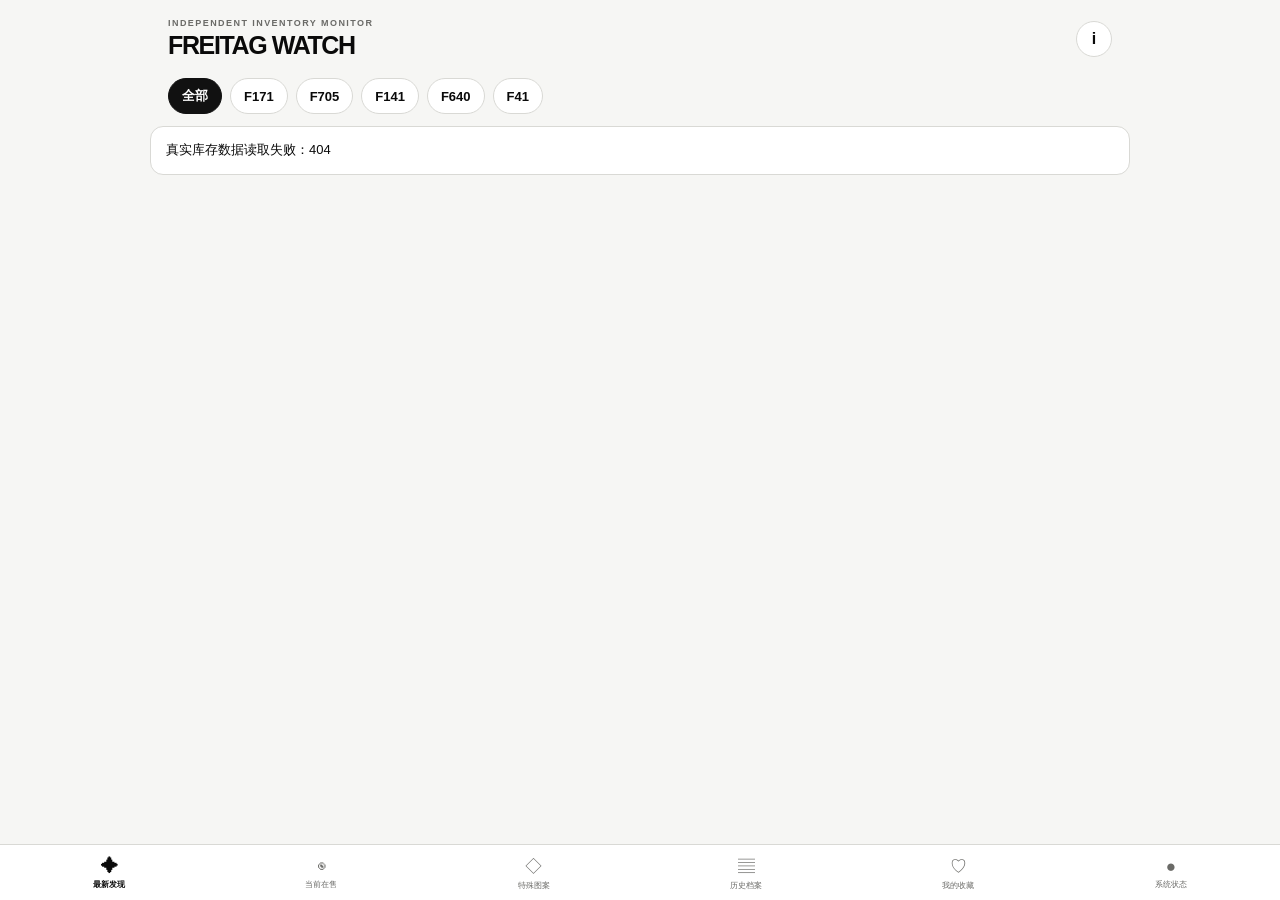
==== site/index.html @ 5e6424c2 "feat: build FREITAG inventory monitor" ====
<!doctype html>
<html lang="zh-CN">
<head>
  <meta charset="utf-8">
  <meta name="viewport" content="width=device-width,initial-scale=1,viewport-fit=cover">
  <meta name="theme-color" content="#000000" media="(prefers-color-scheme: dark)">
  <meta name="theme-color" content="#ffffff" media="(prefers-color-scheme: light)">
  <meta name="apple-mobile-web-app-capable" content="yes">
  <meta name="apple-mobile-web-app-status-bar-style" content="default">
  <meta name="apple-mobile-web-app-title" content="F WATCH">
  <title>FREITAG WATCH</title>
  <link rel="icon" href="icon.svg" type="image/svg+xml">
  <link rel="manifest" href="manifest.webmanifest">
  <link rel="apple-touch-icon" href="icon.svg">
  <link rel="stylesheet" href="app.css">
</head>
<body>
  <header class="topbar">
    <div>
      <p class="eyebrow">INDEPENDENT INVENTORY MONITOR</p>
      <h1>FREITAG WATCH</h1>
    </div>
    <button id="info-button" class="icon-button" aria-label="说明">i</button>
  </header>

  <nav id="model-nav" class="chip-row" aria-label="型号筛选">
    <button class="chip selected" data-model="ALL">全部</button>
    <button class="chip" data-model="F171">F171</button>
    <button class="chip" data-model="F705">F705</button>
    <button class="chip" data-model="F141">F141</button>
    <button class="chip" data-model="F640">F640</button>
    <button class="chip" data-model="F41">F41</button>
  </nav>
  <div id="f640-subnav" class="chip-row subnav hidden">
    <button class="chip selected" data-source="ALL">全部 F640</button>
    <button class="chip" data-source="F640">F640 旧版</button>
    <button class="chip" data-source="RF640">RF640</button>
  </div>

  <main>
    <section id="summary" class="summary" aria-live="polite">正在读取真实库存…</section>
    <section id="controls" class="controls"></section>
    <section id="grid" class="grid" aria-live="polite"></section>
    <section id="status-panel" class="status-panel hidden"></section>
  </main>

  <nav id="tabbar" class="tabbar" aria-label="页面">
    <button class="tab selected" data-view="latest"><span>✦</span>最新发现</button>
    <button class="tab" data-view="current"><span>◉</span>当前在售</button>
    <button class="tab" data-view="patterns"><span>◇</span>特殊图案</button>
    <button class="tab" data-view="history"><span>▤</span>历史档案</button>
    <button class="tab" data-view="favorites"><span>♡</span>我的收藏</button>
    <button class="tab" data-view="status"><span>●</span>系统状态</button>
  </nav>

  <dialog id="gallery-dialog" class="gallery-dialog">
    <button id="gallery-close" class="close-button" aria-label="关闭">×</button>
    <div id="gallery-content"></div>
  </dialog>

  <dialog id="info-dialog" class="info-dialog">
    <button id="info-close" class="close-button" aria-label="关闭">×</button>
    <h2>关于 FREITAG WATCH</h2>
    <p>这是独立的个人库存监控工具，不是 FREITAG 官方网站，也与 FREITAG lab. AG 无隶属关系。商品、价格和图片来自 FREITAG 官方公开商品页，购买请以官方页面为准。</p>
    <p>“疑似稀有”只是本地可解释图像规则给出的收藏线索，不代表官方或市场认定。颜色显示也可能因屏幕而异。</p>
    <h3>添加到 iPhone 主屏幕</h3>
    <p>在 Safari 点“分享”按钮，再选“添加到主屏幕”。</p>
    <h3>收藏与反馈</h3>
    <p>收藏和“喜欢 / 不喜欢 / 误判 / 值得收藏”反馈只保存在当前浏览器。可以在“我的收藏”导出后，在另一台设备导入。</p>
  </dialog>

  <template id="card-template">
    <article class="card">
      <button class="image-button"><img loading="lazy" decoding="async" alt=""></button>
      <button class="favorite-button" aria-label="收藏">♡</button>
      <div class="card-body">
        <div class="card-heading"><h2></h2><span class="state-badge"></span></div>
        <p class="item-number"></p>
        <p class="meta"></p>
        <p class="pattern-note"></p>
        <div class="feedback" aria-label="图案反馈">
          <button data-feedback="like">喜欢</button><button data-feedback="dislike">不喜欢</button>
          <button data-feedback="false_positive">误判</button><button data-feedback="collectible">值得收藏</button>
        </div>
        <a class="buy-link" target="_blank" rel="noopener noreferrer">打开官网购买 ↗</a>
      </div>
    </article>
  </template>

  <script src="app.js" defer></script>
</body>
</html>
---- site/app.css ----
:root {
  color-scheme: light dark;
  --bg: #f6f6f4;
  --surface: #fff;
  --text: #0a0a0a;
  --muted: #6a6a67;
  --line: #d9d9d5;
  --accent: #111;
  --inverse: #fff;
  --safe-bottom: env(safe-area-inset-bottom, 0px);
}

@media (prefers-color-scheme: dark) {
  :root { --bg:#0d0d0d; --surface:#171717; --text:#f6f6f3; --muted:#a1a19b; --line:#333; --accent:#fff; --inverse:#000; }
}

* { box-sizing: border-box; }
html { -webkit-text-size-adjust: 100%; }
body { margin:0; min-height:100vh; background:var(--bg); color:var(--text); font-family:-apple-system,BlinkMacSystemFont,"SF Pro Text","Helvetica Neue",Arial,sans-serif; padding-bottom:calc(92px + var(--safe-bottom)); }
button, a { -webkit-tap-highlight-color: transparent; }
button { color:inherit; font:inherit; }
.topbar { display:flex; align-items:center; justify-content:space-between; padding:calc(18px + env(safe-area-inset-top, 0px)) 18px 12px; }
.eyebrow { margin:0 0 3px; color:var(--muted); font-size:9px; font-weight:700; letter-spacing:.16em; }
h1 { margin:0; font-size:25px; letter-spacing:-.055em; }
.icon-button,.close-button { border:1px solid var(--line); background:var(--surface); border-radius:50%; width:36px; height:36px; font-weight:700; }
.chip-row { display:flex; gap:8px; overflow-x:auto; padding:6px 18px 10px; scrollbar-width:none; }
.chip-row::-webkit-scrollbar { display:none; }
.chip { white-space:nowrap; border:1px solid var(--line); background:var(--surface); border-radius:999px; padding:8px 13px; font-size:13px; font-weight:650; }
.chip.selected { background:var(--accent); color:var(--inverse); border-color:var(--accent); }
.subnav { padding-top:0; }
.summary { margin:2px 18px 12px; padding:14px 15px; background:var(--surface); border:1px solid var(--line); border-radius:13px; font-size:13px; line-height:1.45; }
.summary b { font-size:17px; }
.controls { display:flex; gap:8px; margin:0 18px 12px; overflow-x:auto; }
.controls select,.controls button { border:1px solid var(--line); border-radius:9px; background:var(--surface); padding:8px 10px; font-size:12px; }
.grid { display:grid; grid-template-columns:repeat(2,minmax(0,1fr)); gap:10px; padding:0 10px 28px; }
.card { position:relative; min-width:0; border:1px solid var(--line); border-radius:14px; overflow:hidden; background:var(--surface); }
.image-button { display:block; width:100%; padding:0; border:0; background:#ededeb; aspect-ratio:1/1; overflow:hidden; }
.image-button img { width:100%; height:100%; object-fit:cover; display:block; transition:transform .2s ease; }
.image-button:active img { transform:scale(.98); }
.favorite-button { position:absolute; top:8px; right:8px; width:34px; height:34px; border:0; border-radius:50%; background:rgba(255,255,255,.9); color:#111; font-size:21px; line-height:1; }
.favorite-button.active { background:#111; color:#fff; }
.card-body { padding:10px; }
.card-heading { display:flex; align-items:flex-start; justify-content:space-between; gap:5px; }
.card h2 { margin:0; font-size:14px; line-height:1.15; letter-spacing:-.02em; }
.state-badge { flex:0 0 auto; padding:3px 5px; border-radius:4px; background:var(--bg); font-size:8px; font-weight:800; }
.state-badge.available { background:#d9f4db; color:#17451d; }
.state-badge.sold { background:#e2e2df; color:#555; }
.state-badge.possibly_sold { background:#fff1bf; color:#604b00; }
.item-number,.meta,.pattern-note { margin:5px 0 0; color:var(--muted); font-size:10px; line-height:1.35; overflow-wrap:anywhere; }
.pattern-note { color:var(--text); }
.buy-link { display:block; margin-top:10px; color:inherit; font-size:11px; font-weight:750; text-underline-offset:3px; }
.feedback { display:none; grid-template-columns:1fr 1fr; gap:4px; margin-top:9px; }
.card.expanded .feedback,.favorites-view .feedback,.patterns-view .feedback { display:grid; }
.feedback button { padding:5px 2px; border:1px solid var(--line); border-radius:5px; background:transparent; font-size:8px; }
.feedback button.selected { background:var(--accent); color:var(--inverse); }
.empty { grid-column:1/-1; padding:48px 20px; color:var(--muted); text-align:center; font-size:14px; }
.status-panel { margin:0 14px 30px; }
.status-card { margin-bottom:10px; padding:16px; border:1px solid var(--line); border-radius:13px; background:var(--surface); }
.status-card h2 { margin:0 0 10px; font-size:15px; }
.status-card p { margin:5px 0; color:var(--muted); font-size:12px; line-height:1.5; overflow-wrap:anywhere; }
.status-card strong { color:var(--text); }
.export-row { display:flex; gap:8px; flex-wrap:wrap; }
.export-row button,.file-label { border:1px solid var(--line); background:var(--surface); border-radius:8px; padding:9px 12px; font-size:12px; }
.file-label input { display:none; }
.tabbar { position:fixed; z-index:10; left:0; right:0; bottom:0; display:grid; grid-template-columns:repeat(6,1fr); border-top:1px solid var(--line); background:color-mix(in srgb,var(--surface) 93%,transparent); backdrop-filter:blur(18px); padding:7px 3px calc(6px + var(--safe-bottom)); }
.tab { min-width:0; padding:3px 0; border:0; background:transparent; color:var(--muted); font-size:8px; }
.tab span { display:block; margin-bottom:2px; font-size:17px; }
.tab.selected { color:var(--text); font-weight:750; }
dialog { color:var(--text); background:var(--surface); border:0; padding:0; }
dialog::backdrop { background:rgba(0,0,0,.75); backdrop-filter:blur(4px); }
.gallery-dialog { width:100vw; max-width:none; height:100dvh; max-height:none; background:#050505; color:#fff; }
.gallery-dialog .close-button { position:fixed; z-index:2; top:calc(12px + env(safe-area-inset-top,0px)); right:12px; background:rgba(0,0,0,.58); border-color:#555; color:#fff; font-size:24px; }
.gallery-slide { min-height:100dvh; display:flex; align-items:center; justify-content:center; scroll-snap-align:start; }
.gallery-slide img { width:100%; height:auto; max-height:100dvh; object-fit:contain; }
#gallery-content { height:100dvh; overflow-y:auto; scroll-snap-type:y mandatory; }
.info-dialog { width:min(92vw,520px); max-height:82dvh; padding:24px; border-radius:18px; line-height:1.55; }
.info-dialog h2 { padding-right:34px; margin-top:0; }
.info-dialog p { color:var(--muted); font-size:14px; }
.info-dialog .close-button { position:absolute; top:12px; right:12px; }
.hidden { display:none !important; }
@media (min-width:700px) { .grid { grid-template-columns:repeat(3,minmax(0,1fr)); max-width:980px; margin:auto; } .topbar,.chip-row,.summary,.controls { max-width:980px; margin-left:auto; margin-right:auto; } }
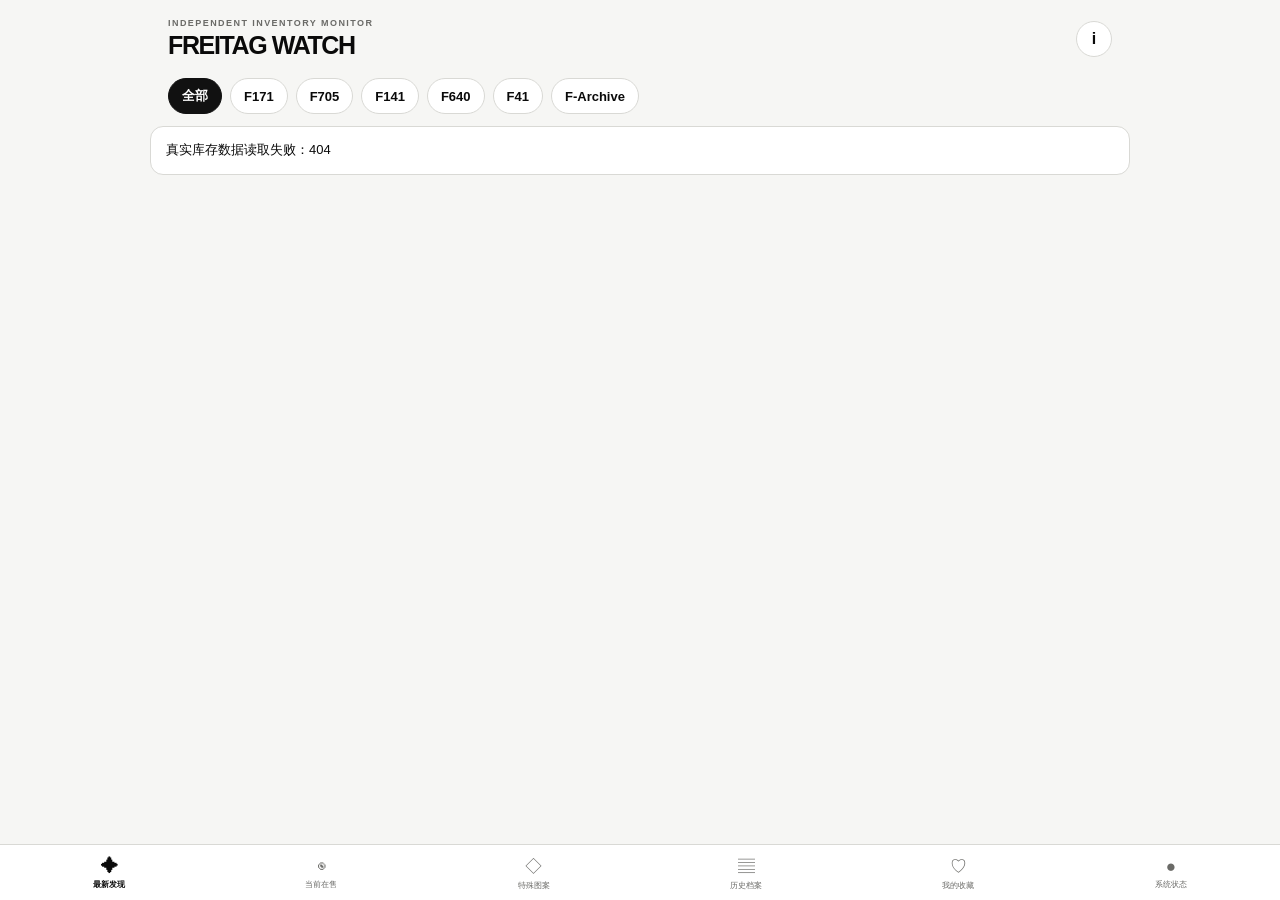
==== commit d57ee2a8: "Add F-Archive monitoring and one-time pattern backfill" ====
--- a/site/index.html
+++ b/site/index.html
@@ -30,11 +30,28 @@
     <button class="chip" data-model="F141">F141</button>
     <button class="chip" data-model="F640">F640</button>
     <button class="chip" data-model="F41">F41</button>
+    <button class="chip" data-model="F-ARCHIVE">F-Archive</button>
   </nav>
   <div id="f640-subnav" class="chip-row subnav hidden">
     <button class="chip selected" data-source="ALL">全部 F640</button>
     <button class="chip" data-source="F640">F640 旧版</button>
     <button class="chip" data-source="RF640">RF640</button>
+  </div>
+  <div id="farchive-subnav" class="chip-row subnav hidden">
+    <button class="chip selected" data-model="F-ARCHIVE">全部 F-Archive</button>
+    <button class="chip" data-model="F52-X">F52-X</button>
+    <button class="chip" data-model="F201-X">F201-X</button>
+    <button class="chip" data-model="F07-X">F07-X</button>
+    <button class="chip" data-model="F08-X">F08-X</button>
+    <button class="chip" data-model="F729">F729</button>
+    <button class="chip" data-model="RF533">RF533</button>
+    <button class="chip" data-model="RF555">RF555</button>
+    <button class="chip" data-model="F558">F558</button>
+    <button class="chip" data-model="F560">F560</button>
+    <button class="chip" data-model="F600">F600</button>
+    <button class="chip" data-model="F660">F660</button>
+    <button class="chip" data-model="F733">F733</button>
+    <button class="chip" data-model="RF725">RF725</button>
   </div>
 
   <main>
@@ -66,7 +83,7 @@
     <h3>添加到 iPhone 主屏幕</h3>
     <p>在 Safari 点“分享”按钮，再选“添加到主屏幕”。</p>
     <h3>收藏与反馈</h3>
-    <p>收藏和“喜欢 / 不喜欢 / 误判 / 值得收藏”反馈只保存在当前浏览器。可以在“我的收藏”导出后，在另一台设备导入。</p>
+    <p>收藏、反馈和误判留言只保存在当前浏览器，不会自动上传到云端。标记“误判”后可填写原因；在“我的收藏”导出 JSON，再把文件发给我，才能用于后续复核筛选规则。不同意自动判断时也可只标记“不喜欢”，它代表个人偏好，不代表误判。</p>
   </dialog>
 
   <template id="card-template">
@@ -82,6 +99,10 @@
           <button data-feedback="like">喜欢</button><button data-feedback="dislike">不喜欢</button>
           <button data-feedback="false_positive">误判</button><button data-feedback="collectible">值得收藏</button>
         </div>
+        <div class="feedback-note">
+          <label>误判原因或补充说明<textarea data-feedback-note maxlength="1000" placeholder="例如：这是普通纯色 tarp，照片背景造成了误判"></textarea></label>
+          <button data-feedback-note-save type="button">保存留言</button>
+        </div>
         <a class="buy-link" target="_blank" rel="noopener noreferrer">打开官网购买 ↗</a>
       </div>
     </article>
--- a/site/app.css
+++ b/site/app.css
@@ -32,6 +32,7 @@
 .summary b { font-size:17px; }
 .controls { display:flex; gap:8px; margin:0 18px 12px; overflow-x:auto; }
 .controls select,.controls button { border:1px solid var(--line); border-radius:9px; background:var(--surface); padding:8px 10px; font-size:12px; }
+.learning-note { align-self:center; color:var(--muted); font-size:10px; white-space:nowrap; }
 .grid { display:grid; grid-template-columns:repeat(2,minmax(0,1fr)); gap:10px; padding:0 10px 28px; }
 .card { position:relative; min-width:0; border:1px solid var(--line); border-radius:14px; overflow:hidden; background:var(--surface); }
 .image-button { display:block; width:100%; padding:0; border:0; background:#ededeb; aspect-ratio:1/1; overflow:hidden; }
@@ -53,6 +54,11 @@
 .card.expanded .feedback,.favorites-view .feedback,.patterns-view .feedback { display:grid; }
 .feedback button { padding:5px 2px; border:1px solid var(--line); border-radius:5px; background:transparent; font-size:8px; }
 .feedback button.selected { background:var(--accent); color:var(--inverse); }
+.feedback-note { display:none; grid-column:1/-1; margin-top:5px; }
+.feedback-note.visible { display:block; }
+.feedback-note label { display:block; color:var(--muted); font-size:10px; }
+.feedback-note textarea { display:block; width:100%; min-height:76px; margin-top:5px; padding:8px; resize:vertical; border:1px solid var(--line); border-radius:7px; background:var(--bg); color:var(--text); font:inherit; font-size:12px; }
+.feedback-note button { margin-top:6px; padding:6px 10px; border:1px solid var(--line); border-radius:7px; background:var(--surface); font-size:10px; }
 .empty { grid-column:1/-1; padding:48px 20px; color:var(--muted); text-align:center; font-size:14px; }
 .status-panel { margin:0 14px 30px; }
 .status-card { margin-bottom:10px; padding:16px; border:1px solid var(--line); border-radius:13px; background:var(--surface); }
@@ -79,4 +85,3 @@
 .info-dialog .close-button { position:absolute; top:12px; right:12px; }
 .hidden { display:none !important; }
 @media (min-width:700px) { .grid { grid-template-columns:repeat(3,minmax(0,1fr)); max-width:980px; margin:auto; } .topbar,.chip-row,.summary,.controls { max-width:980px; margin-left:auto; margin-right:auto; } }
-
